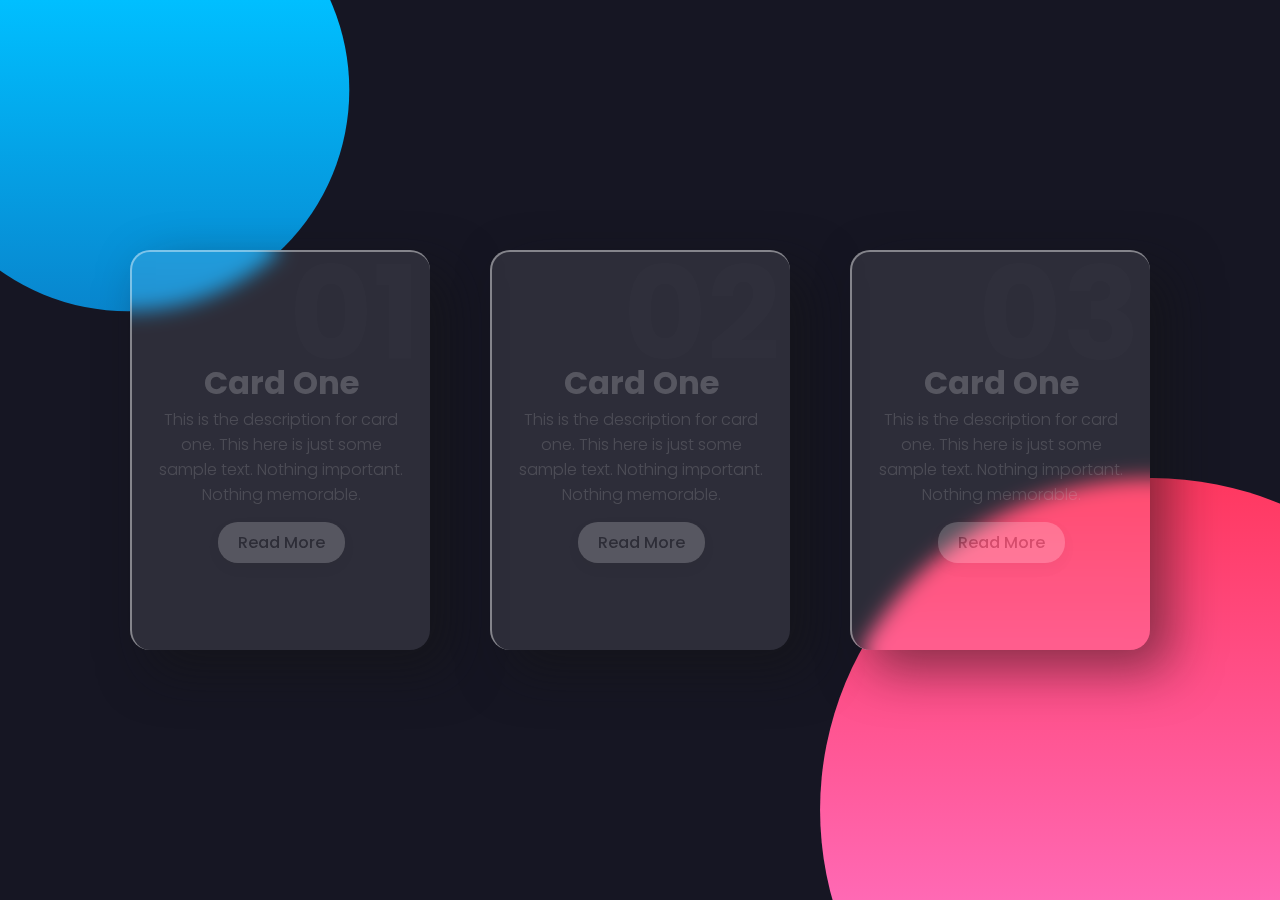
==== index.html @ fc3e0ef3 "Base of website created" ====
<!DOCTYPE html>
<html>

<head>
    <meta charset="utf-8">
    <title>Testing Glassmorphism</title>
    <link rel="stylesheet" href="./css/style.css">
</head>

<body>
    <div class="container">
        <div class="card">
            <div class="content">
                <h2>01</h2>
                <h3>Card One</h3>
                <p>This is the description for card one. This here is just some sample text. Nothing important. Nothing
                    memorable.</p>
                    <a href="#">Read More</a>
            </div>
        </div>
        <div class="card">
            <div class="content">
                <h2>02</h2>
                <h3>Card One</h3>
                <p>This is the description for card one. This here is just some sample text. Nothing important. Nothing
                    memorable.</p>
                    <a href="#">Read More</a>
            </div>
        </div>
        <div class="card">
            <div class="content">
                <h2>03</h2>
                <h3>Card One</h3>
                <p>This is the description for card one. This here is just some sample text. Nothing important. Nothing
                    memorable.</p>
                    <a href="#">Read More</a>
            </div>
        </div>
    </div>
</body>

</html>
---- css/style.css ----
@import url('https://fonts.googleapis.com/css2?family=Poppins:wght@200;300;400;500;600;700;800;900&display=swap');

* {
    margin: 0;
    padding: 0;
    box-sizing: border-box;
    font-family: 'Poppins', sans-serif;
}

body {
    display: flex;
    justify-content: center;
    align-items: center;
    min-height: 100vh;
    background: #161623;
}

body::before {
    content: '';
    position: absolute;
    top: 0;
    bottom: 0;
    width: 100%;
    height: 100%;
    background: linear-gradient(red, hotpink);
    clip-path: circle(30% at 90% 90%);
}

body::after {
    content: '';
    position: absolute;
    top: 0;
    bottom: 0;
    width: 100%;
    height: 100%;
    background: linear-gradient(deepskyblue, midnightblue);
    clip-path: circle(20% at 10% 10%);
}

.container {
    position: relative;
    display: flex;
    justify-content: center;
    align-items: center;
    max-width: 1200px;
    flex-wrap: wrap;
    z-index: 20;
}

.container .card {
    position: relative;
    width: 300px;
    height: 400px;
    margin: 30px;
    box-shadow: 20px 20px 50px rgba(20, 20, 20, 0.5);
    border-radius: 20px;
    background: rgba(255, 255, 255, 0.1);
    overflow: hidden;
    display: flex;
    justify-content: center;
    align-items: center;
    border-top: 2px solid rgba(255, 255, 255, 0.42);
    border-left: 2px solid rgba(255, 255, 255, 0.42);
    backdrop-filter: blur(10px);
}

.container .card .content {
    padding: 20px;
    text-align: center;
    transform: translateY(10px);
    opacity: 0.2;
    transition: 0.5s;
}

.container .card:hover .content {
    padding: 20px;
    text-align: center;
    transform: translateY(0px);
    opacity: 1;
    transition: 0.5s;
}

.container .card .content h2{
    position: absolute;
    top: -120px;
    right: 10px;
    font-size: 8em;
    color: rgba(255, 255, 255, 0.069);
    pointer-events: none;
    z-index: 20;
    transition: 0.5s;
}

.container .card:hover .content h2{
    position: absolute;
    top: -110px;
    right: 10px;
    font-size: 8em;
    color: rgba(255, 255, 255, 0.069);
    pointer-events: none;
    z-index: 20;
    transition: 0.5s;
}

.container .card .content h3{
    font-size: 2em;
    color: white;
    z-index: 30;
    pointer-events: none;
}

.container .card .content p{
    font-size: 1em;
    color: rgba(200, 200, 200, 1);
    z-index: 25;
    font-weight: 300;
    pointer-events: none;
}

.container .card .content a{
    position: relative;
    display: inline-block;
    padding: 8px 20px;
    margin-top: 15px;
    font-size: 1em;
    background: white;
    color: rgba(50, 50, 50, 1);
    z-index: 25;
    font-weight: 500;
    border-radius: 20px;
    text-decoration: none;
    box-shadow: 0 5px 15px rgba(0, 0, 0, 0.2);
}
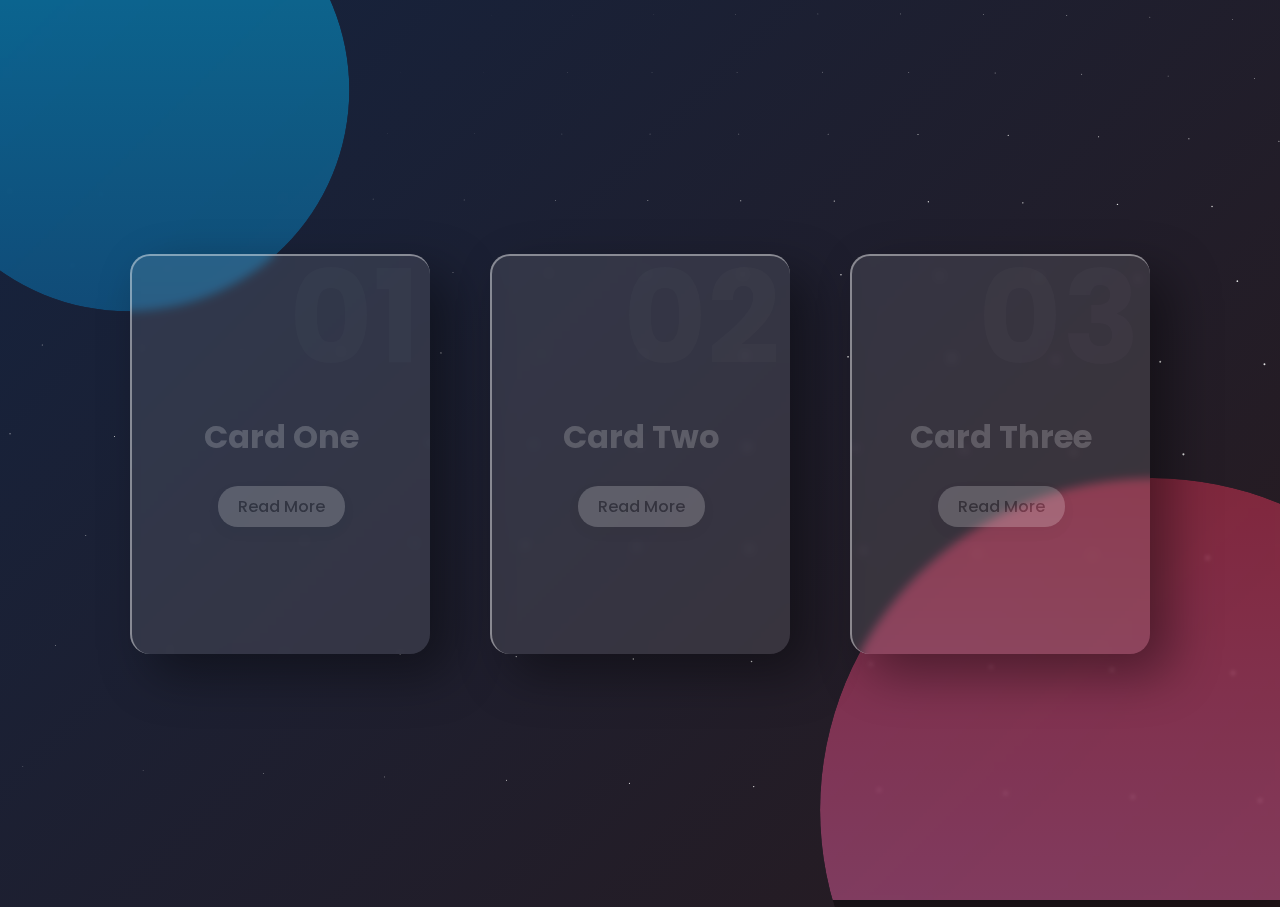
==== commit df35176f: "Style changed" ====
--- a/index.html
+++ b/index.html
@@ -3,11 +3,13 @@
 
 <head>
     <meta charset="utf-8">
+    <meta name="viewport" author="AgilePlaya" content="width=device-width, initial-scale=1, user-scalable=no">
     <title>Testing Glassmorphism</title>
     <link rel="stylesheet" href="./css/style.css">
 </head>
 
 <body>
+    <script type="text/javascript" src="./js/three.js"></script>
     <div class="container">
         <div class="card">
             <div class="content">
@@ -15,28 +17,40 @@
                 <h3>Card One</h3>
                 <p>This is the description for card one. This here is just some sample text. Nothing important. Nothing
                     memorable.</p>
-                    <a href="#">Read More</a>
+                <a href="#">Read More</a>
             </div>
         </div>
         <div class="card">
             <div class="content">
                 <h2>02</h2>
-                <h3>Card One</h3>
+                <h3>Card Two</h3>
                 <p>This is the description for card one. This here is just some sample text. Nothing important. Nothing
                     memorable.</p>
-                    <a href="#">Read More</a>
+                <a href="#">Read More</a>
             </div>
         </div>
         <div class="card">
             <div class="content">
                 <h2>03</h2>
-                <h3>Card One</h3>
+                <h3>Card Three</h3>
                 <p>This is the description for card one. This here is just some sample text. Nothing important. Nothing
                     memorable.</p>
-                    <a href="#">Read More</a>
+                <a href="#">Read More</a>
             </div>
         </div>
     </div>
+    <script type="text/javascript" src="./js/vanilla-tilt.js"></script>
+    <script type="text/javascript">
+        VanillaTilt.init(document.querySelectorAll(".card"), {
+            reverse: false,
+            max: 15,
+            speed: 1000,
+            glare: true,
+            "max-glare": 0.15,
+            easing: "cubic-bezier(.03,.28,.52,.99)",
+            scale: 1.069,
+        });
+    </script>
 </body>
 
 </html>--- a/css/style.css
+++ b/css/style.css
@@ -7,12 +7,31 @@
     font-family: 'Poppins', sans-serif;
 }
 
-body {
+/* body {
     display: flex;
     justify-content: center;
     align-items: center;
     min-height: 100vh;
-    background: #161623;
+    background: #14233f;
+} */
+
+body {
+    background-color: #14233f;
+    filter: progid: DXImageTransform.Microsoft.gradient(gradientType=1, startColorstr='#14233f', endColorstr='#291a1d');
+    background-image: url(//img.alicdn.com/tps/TB1d.u8MXXXXXXuXFXXXXXXXXXX-1900-790.jpg);
+    background-size: 100%;
+    background-image: -webkit-gradient(linear, 0 0, 100% 100%, color-stop(0, #14233f), color-stop(100%, #291a1d));
+    background-image: -webkit-linear-gradient(135deg, #14233f, #291a1d);
+    background-image: -moz-linear-gradient(45deg, #14233f, #291a1d);
+    background-image: -ms-linear-gradient(45deg, #14233f 0, #291a1d 100%);
+    background-image: -o-linear-gradient(45deg, #14233f, #291a1d);
+    background-image: linear-gradient(135deg, #14233f, #291a1d);
+    text-align: center;
+    overflow: hidden;
+    display: flex;
+    justify-content: center;
+    align-items: center;
+    min-height: 100vh;
 }
 
 body::before {
@@ -22,7 +41,9 @@
     bottom: 0;
     width: 100%;
     height: 100%;
-    background: linear-gradient(red, hotpink);
+    background: linear-gradient(rgba(255, 0, 0, 0.42), rgba(255, 105, 180,0.42));
+    box-shadow: 20px 20px 50px rgba(0, 0, 0, 0.5);
+    backdrop-filter: blur(2px);
     clip-path: circle(30% at 90% 90%);
 }
 
@@ -33,18 +54,22 @@
     bottom: 0;
     width: 100%;
     height: 100%;
-    background: linear-gradient(deepskyblue, midnightblue);
+    background: linear-gradient(rgba(0, 191, 255, 0.42), rgba(25, 25, 112, 0.42));
+    backdrop-filter: blur(2px);
     clip-path: circle(20% at 10% 10%);
 }
 
 .container {
-    position: relative;
+    position: absolute;
     display: flex;
     justify-content: center;
     align-items: center;
-    max-width: 1200px;
+    max-width: 100vw;
+    max-height: 100vh;
+    padding: 5%;
     flex-wrap: wrap;
     z-index: 20;
+    overflow: auto;
 }
 
 .container .card {
@@ -52,7 +77,7 @@
     width: 300px;
     height: 400px;
     margin: 30px;
-    box-shadow: 20px 20px 50px rgba(20, 20, 20, 0.5);
+    box-shadow: 20px 20px 50px rgba(0, 0, 0, 0.4);
     border-radius: 20px;
     background: rgba(255, 255, 255, 0.1);
     overflow: hidden;
@@ -61,21 +86,25 @@
     align-items: center;
     border-top: 2px solid rgba(255, 255, 255, 0.42);
     border-left: 2px solid rgba(255, 255, 255, 0.42);
-    backdrop-filter: blur(10px);
+    backdrop-filter: blur(5px);
+
+    transform-style: preserve-3d;
+    transform: perspective(1000px);
+    transition: 0.5s;
 }
 
 .container .card .content {
     padding: 20px;
     text-align: center;
+    transform-style: preserve-3d;
     transform: translateY(10px);
     opacity: 0.2;
     transition: 0.5s;
 }
 
 .container .card:hover .content {
-    padding: 20px;
-    text-align: center;
-    transform: translateY(0px);
+    transform-style: preserve-3d;
+    transform: translateZ(30px);
     opacity: 1;
     transition: 0.5s;
 }
@@ -85,20 +114,16 @@
     top: -120px;
     right: 10px;
     font-size: 8em;
-    color: rgba(255, 255, 255, 0.069);
+    color: rgba(255, 255, 255, 0.1);
     pointer-events: none;
+    transition: 0.5s;
     z-index: 20;
-    transition: 0.5s;
 }
 
 .container .card:hover .content h2{
-    position: absolute;
     top: -110px;
-    right: 10px;
     font-size: 8em;
     color: rgba(255, 255, 255, 0.069);
-    pointer-events: none;
-    z-index: 20;
     transition: 0.5s;
 }
 
@@ -107,14 +132,29 @@
     color: white;
     z-index: 30;
     pointer-events: none;
+    transform: translateY(50px);
+    transition: 0.5s;
+}
+
+.container .card:hover .content h3{
+    z-index: 40;
+    transform: translateY(0px);
+    transition: 0.5s;
 }
 
 .container .card .content p{
     font-size: 1em;
-    color: rgba(200, 200, 200, 1);
+    color: rgba(200, 200, 200, 0);
     z-index: 25;
     font-weight: 300;
     pointer-events: none;
+    transition: 0.5s;
+}
+
+.container .card:hover .content p{
+    color: rgba(200, 200, 200, 1);
+    z-index: 50;
+    transition: 0.5s;
 }
 
 .container .card .content a{
@@ -130,4 +170,23 @@
     border-radius: 20px;
     text-decoration: none;
     box-shadow: 0 5px 15px rgba(0, 0, 0, 0.2);
+    pointer-events: none;
+    transform: translateY(-40px);
+    transition: 0.5s;
 }
+
+.container .card:hover .content a{
+    pointer-events: all;
+    transform: translateY(20px);
+    transition: 0.5s;
+}
+
+.container .card:hover .content a:hover{
+    pointer-events: all;
+    background: rgba(255, 255, 255, 0);
+    border: 1px solid white;
+    color: rgb(140, 200, 255);
+
+    transform: translateY(20px);
+    transition: 0.5s;
+}
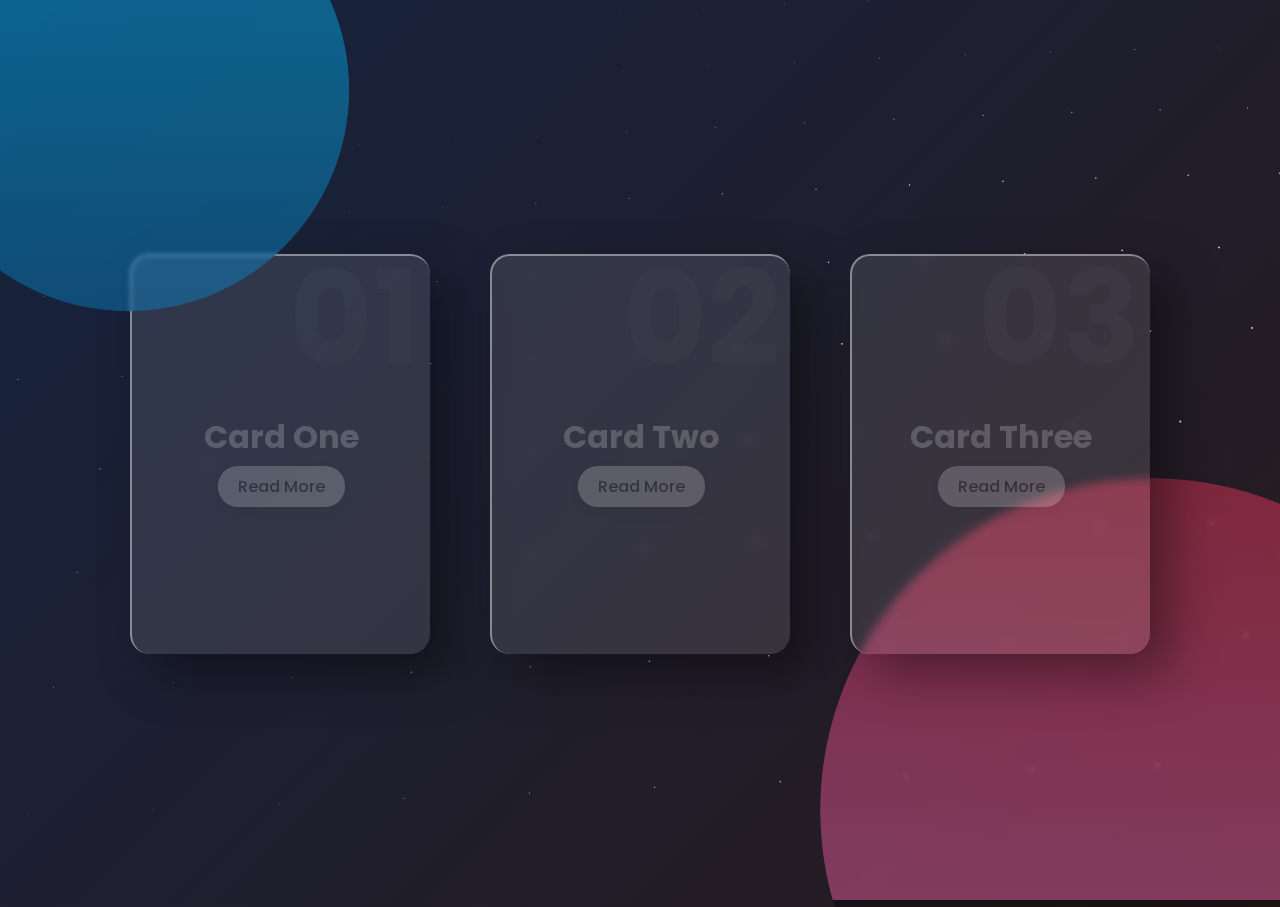
==== commit 8089446c: "Updated style" ====
--- a/index.html
+++ b/index.html
@@ -42,12 +42,10 @@
     <script type="text/javascript" src="./js/vanilla-tilt.js"></script>
     <script type="text/javascript">
         VanillaTilt.init(document.querySelectorAll(".card"), {
-            reverse: false,
             max: 15,
-            speed: 1000,
             glare: true,
             "max-glare": 0.15,
-            easing: "cubic-bezier(.03,.28,.52,.99)",
+            easing: "cubic-bezier(.2,.5,.8,.5)",
             scale: 1.069,
         });
     </script>
--- a/css/style.css
+++ b/css/style.css
@@ -5,6 +5,11 @@
     padding: 0;
     box-sizing: border-box;
     font-family: 'Poppins', sans-serif;
+    user-select: none; /* supported by Chrome and Opera */
+    -webkit-user-select: none; /* Safari */
+    -khtml-user-select: none; /* Konqueror HTML */
+    -moz-user-select: none; /* Firefox */
+    -ms-user-select: none; /* Internet Explorer/Edge */
 }
 
 /* body {
@@ -68,8 +73,11 @@
     max-height: 100vh;
     padding: 5%;
     flex-wrap: wrap;
-    z-index: 20;
+    /* z-index: 20; */
     overflow: auto;
+
+    transform-style: preserve-3d;
+    transform: perspective(1000px);
 }
 
 .container .card {
@@ -96,15 +104,14 @@
 .container .card .content {
     padding: 20px;
     text-align: center;
-    transform-style: preserve-3d;
-    transform: translateY(10px);
+    
+    transform: translate3d(0px, 10px, 50px);
     opacity: 0.2;
     transition: 0.5s;
 }
 
 .container .card:hover .content {
-    transform-style: preserve-3d;
-    transform: translateZ(30px);
+    transform: translate3d(0px, 0px, 50px);
     opacity: 1;
     transition: 0.5s;
 }
@@ -117,7 +124,7 @@
     color: rgba(255, 255, 255, 0.1);
     pointer-events: none;
     transition: 0.5s;
-    z-index: 20;
+    /* z-index: 20; */
 }
 
 .container .card:hover .content h2{
@@ -130,22 +137,24 @@
 .container .card .content h3{
     font-size: 2em;
     color: white;
-    z-index: 30;
-    pointer-events: none;
-    transform: translateY(50px);
+    /* z-index: 30; */
+    pointer-events: none;
+    /* transform: translateY(50px); */
+    transform: translate3d(0px, 50px, 100px);
     transition: 0.5s;
 }
 
 .container .card:hover .content h3{
-    z-index: 40;
-    transform: translateY(0px);
+    /* z-index: 40; */
+    /* transform: translateY(0px); */
+    transform: translate3d(0px, 0px, 100px);
     transition: 0.5s;
 }
 
 .container .card .content p{
     font-size: 1em;
     color: rgba(200, 200, 200, 0);
-    z-index: 25;
+    /* z-index: 25; */
     font-weight: 300;
     pointer-events: none;
     transition: 0.5s;
@@ -165,19 +174,21 @@
     font-size: 1em;
     background: white;
     color: rgba(50, 50, 50, 1);
-    z-index: 25;
+    /* z-index: 25; */
     font-weight: 500;
     border-radius: 20px;
     text-decoration: none;
     box-shadow: 0 5px 15px rgba(0, 0, 0, 0.2);
     pointer-events: none;
-    transform: translateY(-40px);
+    /* transform: translateY(-60px); */
+    transform: translate3d(0px, -60px, 20px);
     transition: 0.5s;
 }
 
 .container .card:hover .content a{
     pointer-events: all;
-    transform: translateY(20px);
+    /* transform: translateY(20px); */
+    transform: translate3d(0px, 10px, 50px);
     transition: 0.5s;
 }
 
@@ -187,6 +198,6 @@
     border: 1px solid white;
     color: rgb(140, 200, 255);
 
-    transform: translateY(20px);
-    transition: 0.5s;
-}
+    /* transform: translateY(0px); */
+    transition: 0.5s;
+}
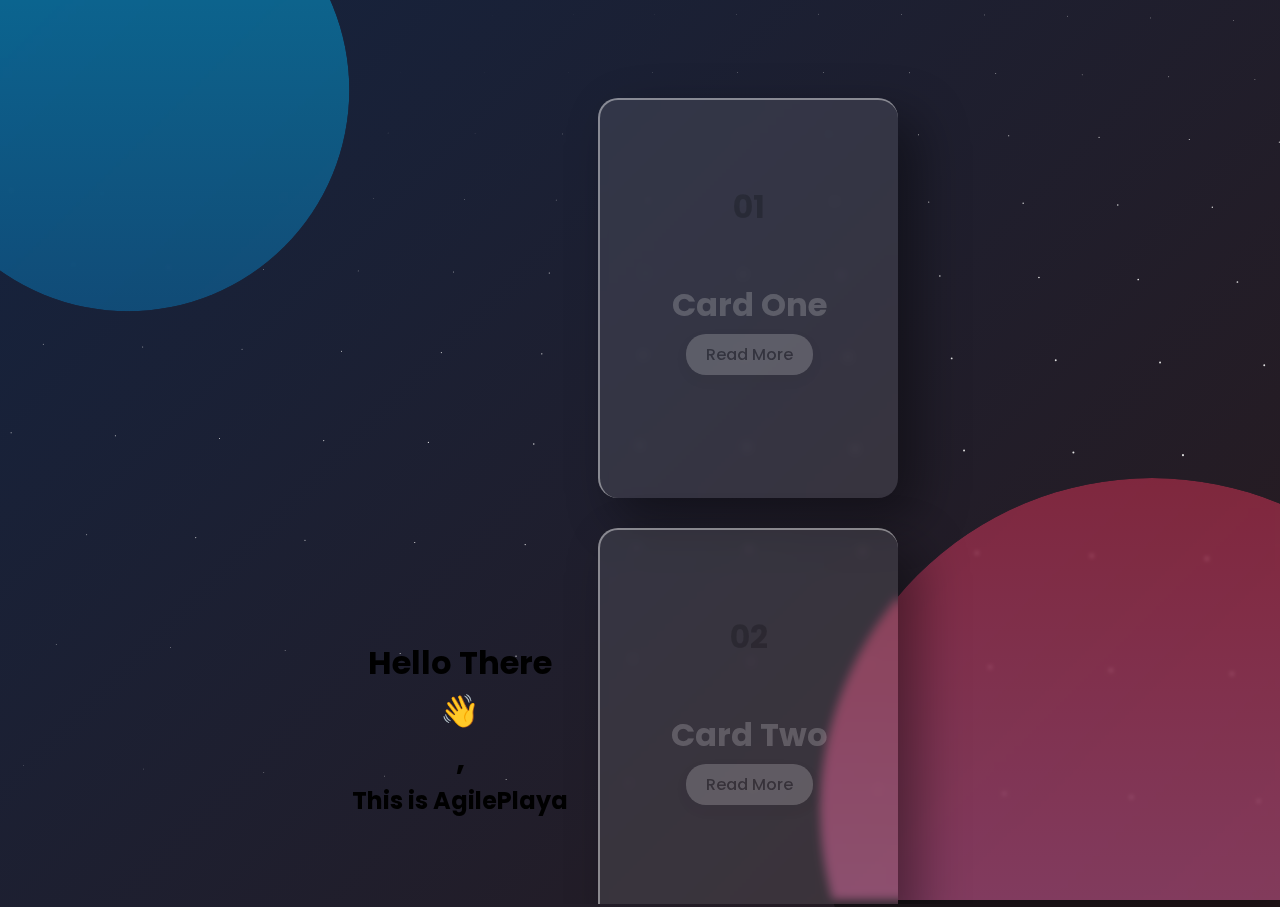
==== commit ee8f966a: "Added hello message" ====
--- a/index.html
+++ b/index.html
@@ -4,38 +4,45 @@
 <head>
     <meta charset="utf-8">
     <meta name="viewport" author="AgilePlaya" content="width=device-width, initial-scale=1, user-scalable=no">
-    <title>Testing Glassmorphism</title>
+    <title>AgilePlaya's Glassmorphism</title>
     <link rel="stylesheet" href="./css/style.css">
 </head>
 
 <body>
     <script type="text/javascript" src="./js/three.js"></script>
     <div class="container">
-        <div class="card">
-            <div class="content">
-                <h2>01</h2>
-                <h3>Card One</h3>
-                <p>This is the description for card one. This here is just some sample text. Nothing important. Nothing
-                    memorable.</p>
-                <a href="#">Read More</a>
+        <div class="page about">
+            <h1 class="text3d" data-tilt data-tilt-max="2.5">Hello There </h1><h1 class="text3d-emoji">👋</h1><h1 class="text3d" data-tilt data-tilt-max="2.5">,</h1>
+            <h2 class="text3d" data-tilt data-tilt-max="2.5">This is AgilePlaya</h2>
+        </div>
+
+        <div class="wrapper">
+            <div class="card">
+                <div class="content">
+                    <h1>01</h1>
+                    <h3>Card One</h3>
+                    <p>This is the description for card one. This here is just some sample text. Nothing important. Nothing
+                        memorable.</p>
+                    <a href="#">Read More</a>
+                </div>
             </div>
-        </div>
-        <div class="card">
-            <div class="content">
-                <h2>02</h2>
-                <h3>Card Two</h3>
-                <p>This is the description for card one. This here is just some sample text. Nothing important. Nothing
-                    memorable.</p>
-                <a href="#">Read More</a>
+            <div class="card">
+                <div class="content">
+                    <h1>02</h1>
+                    <h3>Card Two</h3>
+                    <p>This is the description for card one. This here is just some sample text. Nothing important. Nothing
+                        memorable.</p>
+                    <a href="#">Read More</a>
+                </div>
             </div>
-        </div>
-        <div class="card">
-            <div class="content">
-                <h2>03</h2>
-                <h3>Card Three</h3>
-                <p>This is the description for card one. This here is just some sample text. Nothing important. Nothing
-                    memorable.</p>
-                <a href="#">Read More</a>
+            <div class="card">
+                <div class="content">
+                    <h1>03</h1>
+                    <h3>Card Three</h3>
+                    <p>This is the description for card one. This here is just some sample text. Nothing important. Nothing
+                        memorable.</p>
+                    <a href="#">Read More</a>
+                </div>
             </div>
         </div>
     </div>
@@ -44,7 +51,7 @@
         VanillaTilt.init(document.querySelectorAll(".card"), {
             max: 15,
             glare: true,
-            "max-glare": 0.15,
+            "max-glare": 0.5,
             easing: "cubic-bezier(.2,.5,.8,.5)",
             scale: 1.069,
         });
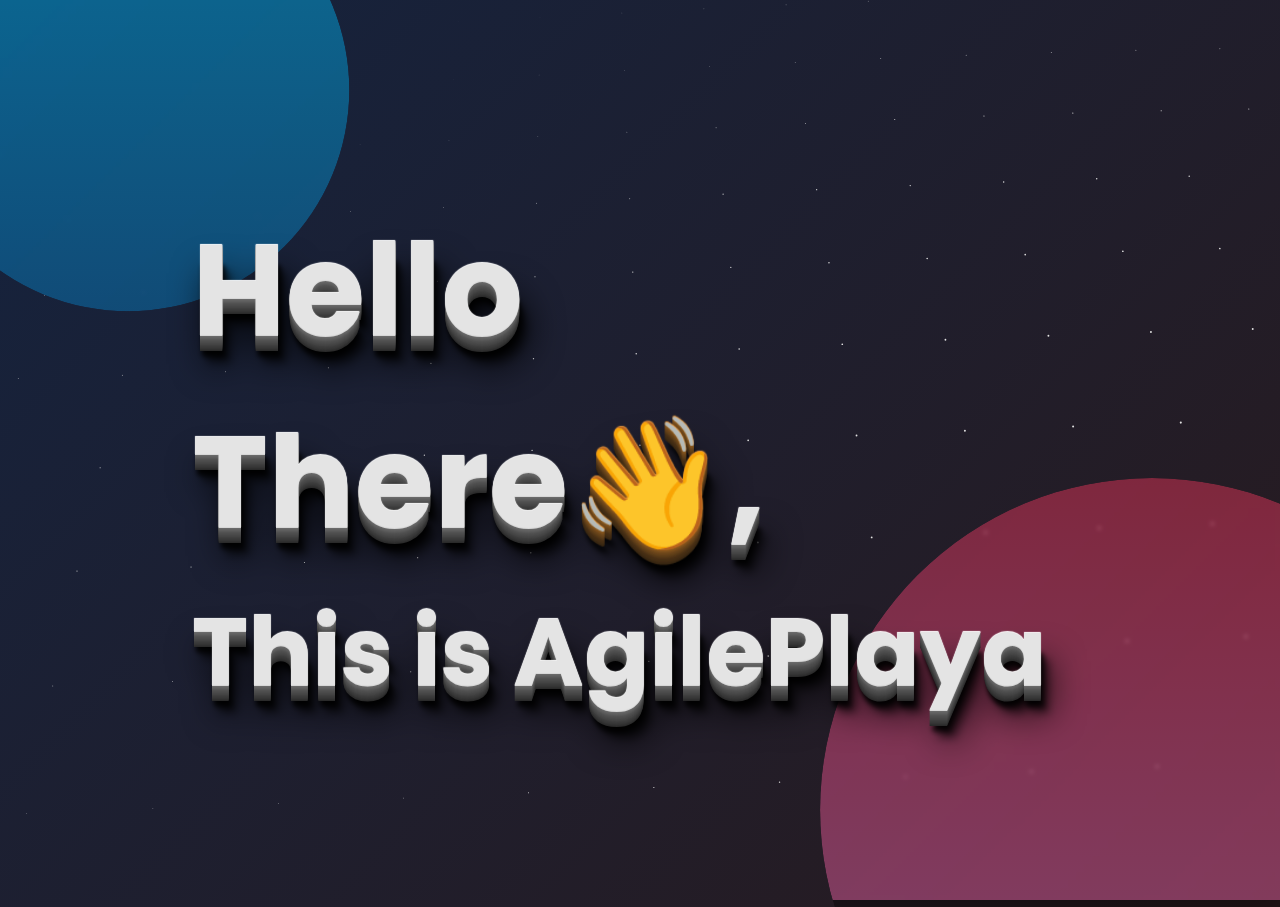
==== commit 39500148: "Added footer, modified colors" ====
--- a/index.html
+++ b/index.html
@@ -12,8 +12,8 @@
     <script type="text/javascript" src="./js/three.js"></script>
     <div class="container">
         <div class="page about">
-            <h1 class="text3d" data-tilt data-tilt-max="2.5">Hello There </h1><h1 class="text3d-emoji">👋</h1><h1 class="text3d" data-tilt data-tilt-max="2.5">,</h1>
-            <h2 class="text3d" data-tilt data-tilt-max="2.5">This is AgilePlaya</h2>
+            <h1 class="text3d">Hello There</h1><h1 class="text3d-emoji">👋</h1><h1 class="text3d">,</h1>
+            <h2 class="text3d">This is AgilePlaya</h2>
         </div>
 
         <div class="wrapper">
@@ -45,6 +45,10 @@
                 </div>
             </div>
         </div>
+
+        <div class="footer">
+            <p>Designed and Developed by <a href="https://github.com/AgilePlaya" target="#">AgilePlaya</a></p>
+        </div>
     </div>
     <script type="text/javascript" src="./js/vanilla-tilt.js"></script>
     <script type="text/javascript">
--- a/css/style.css
+++ b/css/style.css
@@ -10,6 +10,40 @@
     -khtml-user-select: none; /* Konqueror HTML */
     -moz-user-select: none; /* Firefox */
     -ms-user-select: none; /* Internet Explorer/Edge */
+}
+
+/*****************************************************************************************************************
+***********************************                Scrollbar Effect            ***********************************
+*****************************************************************************************************************/
+
+::-webkit-scrollbar {
+    width: 15px;
+    padding: 5%;
+}
+
+/* Track */
+::-webkit-scrollbar-track {
+    box-shadow: inset 0 0 15px rgb(40, 40, 40, 0.5);
+    -webkit-box-shadow: inset 0 0 15px rgba(40, 40, 40, 0.5); 
+    -webkit-border-radius: 20px;
+    border-radius: 20px;
+    padding-bottom: 5%;
+}
+
+/* Handle */
+::-webkit-scrollbar-thumb {
+    -webkit-border-radius: 20px;
+    -webkit-backdrop-filter: blur(5px);
+    backdrop-filter: blur(5px);
+    border-radius: 20px;
+    background: rgba(80, 80, 80, 0.8);
+    box-shadow: inset 0 0 15px rgb(40, 40, 40, 0.5);
+    -webkit-box-shadow: inset 0 0 15px rgb(40, 40, 40, 0.5);
+}
+::-webkit-scrollbar-thumb:window-inactive {
+    background: rgba(40, 40, 40, 0.5);
+    backdrop-filter: blur(5px);
+    -webkit-backdrop-filter: blur(5px);
 }
 
 /* body {
@@ -49,7 +83,9 @@
     background: linear-gradient(rgba(255, 0, 0, 0.42), rgba(255, 105, 180,0.42));
     box-shadow: 20px 20px 50px rgba(0, 0, 0, 0.5);
     backdrop-filter: blur(2px);
+    -webkit-backdrop-filter: blur(2px);
     clip-path: circle(30% at 90% 90%);
+    z-index: 1;
 }
 
 body::after {
@@ -61,7 +97,9 @@
     height: 100%;
     background: linear-gradient(rgba(0, 191, 255, 0.42), rgba(25, 25, 112, 0.42));
     backdrop-filter: blur(2px);
+    -webkit-backdrop-filter: blur(2px);
     clip-path: circle(20% at 10% 10%);
+    z-index: 1;
 }
 
 .container {
@@ -71,13 +109,93 @@
     align-items: center;
     max-width: 100vw;
     max-height: 100vh;
-    padding: 5%;
     flex-wrap: wrap;
     /* z-index: 20; */
     overflow: auto;
-
+    -webkit-overflow-scrolling: auto;
+    z-index: 10;
     transform-style: preserve-3d;
     transform: perspective(1000px);
+}
+
+.container .page {
+    height: 100vh;
+    width: 100vw;
+    text-align: left;
+    padding: 15%;
+}
+
+.text3d {
+    color: rgba(225, 225, 225, 0.9);
+    text-shadow: 
+        0px -1px 1px #ffffff,
+        0px 1px 0 #696969,
+        0px 2px 0 #636363,
+        0px 3px 0 #5e5e5e,
+        0px 4px 0 #585858,
+        0px 5px 0 #525252,
+        0px 6px 0 #4e4e4e,
+        0px 7px 0 #4b4b4b,
+        0px 8px 0 #474747,
+        0px 9px 0 #444444,
+        0px 10px 0 #3f3f3f, 
+        0px 11px 0 #3b3b3b, 
+        0px 12px 0 #383838, 
+        0px 13px 0 #343434, 
+        0px 14px 0 #2f2f2f,
+        0px 15px 0 #2a2a2a,
+        2px 20px 5px rgba(0, 0, 0, 0.9),
+        5px 23px 5px rgba(0, 0, 0, 0.3),
+        8px 27px 8px rgba(0, 0, 0, 0.5),
+        8px 28px 35px rgba(0, 0, 0, 0.9);
+}
+
+.text3d-emoji {
+    color: rgba(225, 225, 225, 0.9);
+    text-shadow: 
+        0px -1px 1px #f09c3d,
+        0px 1px 0 #8a581e,
+        0px 2px 0 #80511c,
+        0px 3px 0 #754b1b,
+        0px 4px 0 #6d461a,
+        0px 5px 0 #664219,
+        0px 6px 0 #613f18,
+        0px 7px 0 #5a3b17,
+        0px 8px 0 #533716,
+        0px 9px 0 #4d3215,
+        0px 10px 0 #472e14, 
+        0px 11px 0 #442d13, 
+        0px 12px 0 #422c13, 
+        0px 13px 0 #3d2912, 
+        0px 14px 0 #382611,
+        0px 15px 0 #332310,
+        2px 20px 5px rgba(0, 0, 0, 0.9),
+        5px 23px 5px rgba(0, 0, 0, 0.3),
+        8px 27px 8px rgba(0, 0, 0, 0.5),
+        8px 28px 35px rgba(0, 0, 0, 0.9);
+}
+
+.container .page h1 {
+    width: fit-content;
+    color: rgba(225, 225, 225, 0.9);
+    font-size: 8em;
+    font-weight: 690;
+    display: inline;
+}
+
+.container .page h2 {
+    width: fit-content;
+    color: rgba(225, 225, 225, 0.9);
+    font-size: 6em;
+    font-weight: 690;
+}
+
+.container .wrapper {
+    position: relative;
+    display: flex;
+    max-width: 100vw;
+    max-height: 100vh;
+    padding: 10%;
 }
 
 .container .card {
@@ -95,7 +213,7 @@
     border-top: 2px solid rgba(255, 255, 255, 0.42);
     border-left: 2px solid rgba(255, 255, 255, 0.42);
     backdrop-filter: blur(5px);
-
+    -webkit-backdrop-filter: blur(5px);
     transform-style: preserve-3d;
     transform: perspective(1000px);
     transition: 0.5s;
@@ -116,7 +234,7 @@
     transition: 0.5s;
 }
 
-.container .card .content h2{
+.container .card .content h1{
     position: absolute;
     top: -120px;
     right: 10px;
@@ -127,10 +245,10 @@
     /* z-index: 20; */
 }
 
-.container .card:hover .content h2{
+.container .card:hover .content h1{
     top: -110px;
     font-size: 8em;
-    color: rgba(255, 255, 255, 0.069);
+    color: rgba(255, 255, 255, 0.169);
     transition: 0.5s;
 }
 
@@ -175,7 +293,7 @@
     background: white;
     color: rgba(50, 50, 50, 1);
     /* z-index: 25; */
-    font-weight: 500;
+    font-weight: 420;
     border-radius: 20px;
     text-decoration: none;
     box-shadow: 0 5px 15px rgba(0, 0, 0, 0.2);
@@ -201,3 +319,46 @@
     /* transform: translateY(0px); */
     transition: 0.5s;
 }
+
+.container {
+    position: absolute;
+    display: flex;
+    justify-content: center;
+    align-items: center;
+    max-width: 100vw;
+    max-width: 100vw;
+    flex-wrap: wrap;
+    /* z-index: 20; */
+    overflow: auto;
+    -webkit-overflow-scrolling: auto;
+    z-index: 10;
+    transform-style: preserve-3d;
+    transform: perspective(1000px);
+}
+
+.footer {
+    position: relative;
+    width: 100vw;
+    height: auto;
+    justify-content: center;
+    align-items: center;
+    padding: 1%;
+}
+
+.footer p{
+    color: white;
+}
+
+.footer p a{
+    color: white;
+    text-decoration: underline dotted white;
+    text-underline-offset: 5px;
+    transition: 0.5s;
+}
+
+.footer p a:hover{
+    color: rgb(140, 200, 255);
+    text-decoration: underline dotted rgb(140, 200, 255);
+    text-underline-offset: 5px;
+    transition: 0.5s;
+}
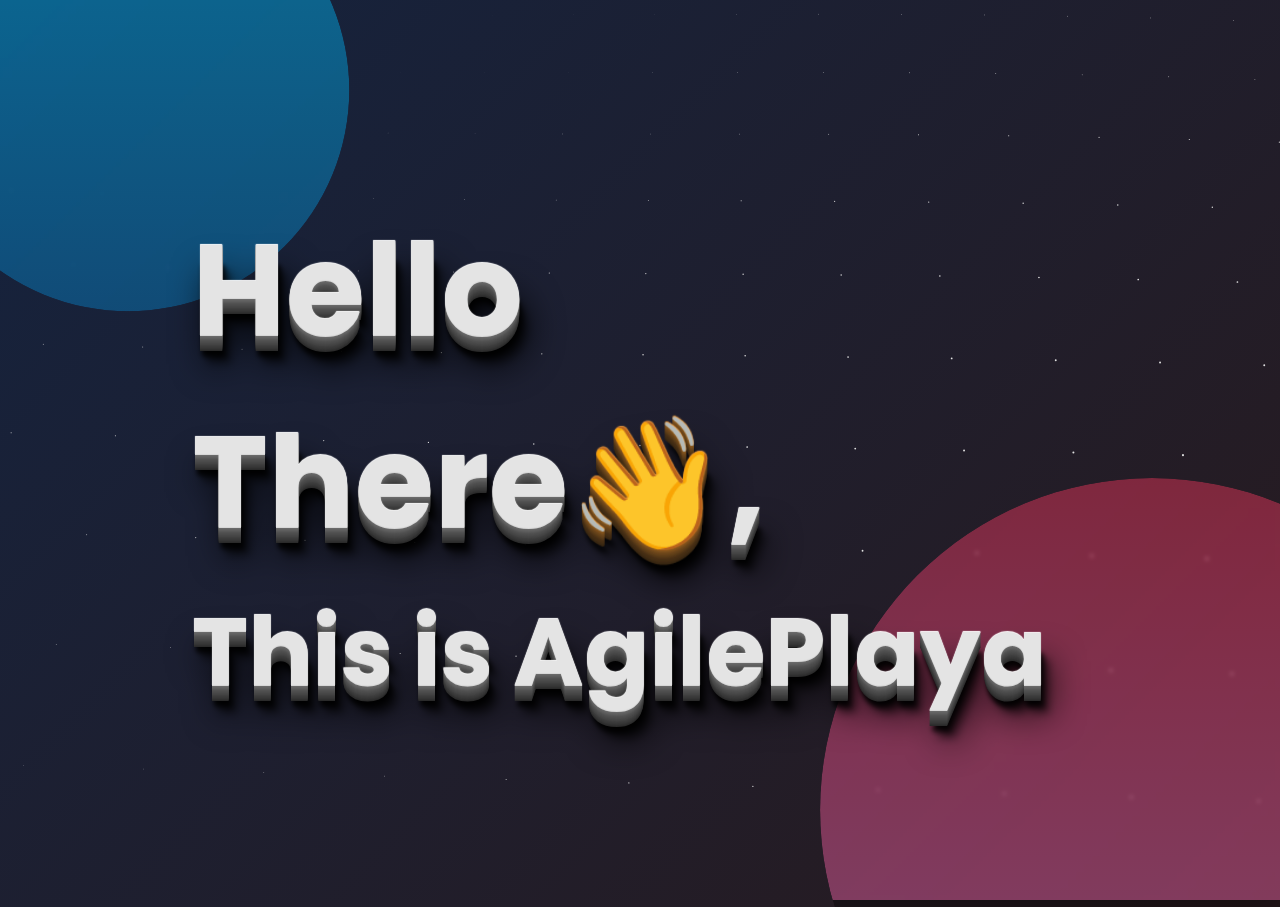
==== commit e52737e3: "Update index.html" ====
--- a/index.html
+++ b/index.html
@@ -9,9 +9,38 @@
 </head>
 
 <body>
+    <!-- <script>
+        var mouse = false;
+        function mouseStatus(n) {
+            mouse = n;
+        }
+        function changeColor() {
+            if (mouse) {
+                document.getElementById("cursor").style.webkitTransform = "scale(4)";
+                document.getElementById("cursor").style.Transform = "scale(4)";
+            }
+        }
+        // window.onload = initDivMouseOver;
+        // function initDivMouseOver()   {
+        //     var div = document.getElementById("about");
+        //     div.mouseIsOver = false;
+        //     div.onmouseover = function()   {
+        //         this.mouseIsOver = true;
+        //     };
+        //     div.onmouseout = function()   {
+        //         this.mouseIsOver = false;
+        //     }
+        //     div.onclick = function()   {
+        //         if (this.mouseIsOver)   {
+        //             document.getElementById("cursor").style.webkitTransform = "scale(4)";
+        //             document.getElementById("cursor").style.Transform = "scale(4)";
+        //         }
+        //     }
+        // }
+    </script> -->
     <script type="text/javascript" src="./js/three.js"></script>
     <div class="container">
-        <div class="page about">
+        <div class="page about" id="about">
             <h1 class="text3d">Hello There</h1><h1 class="text3d-emoji">👋</h1><h1 class="text3d">,</h1>
             <h2 class="text3d">This is AgilePlaya</h2>
         </div>
@@ -60,6 +89,22 @@
             scale: 1.069,
         });
     </script>
+    <!-- <div class="cursor" id="cursor"></div> -->
+    <!-- <script>
+        const cursor = document.querySelector('.cursor');
+        document.addEventListener('mousemove', (e) => {
+            cursor.style.left = e.pageX + 'px';
+            cursor.style.top = e.pageY + 'px';
+        })
+        document.addEventListener('mouseclick', (e) => {
+            cursor.style.left = e.pageX + 'px';
+            cursor.style.top = e.pageY + 'px';
+        })
+        document.addEventListener('mousedrag', (e) => {
+            cursor.style.left = e.pageX + 'px';
+            cursor.style.top = e.pageY + 'px';
+        })
+    </script> -->
 </body>
 
 </html>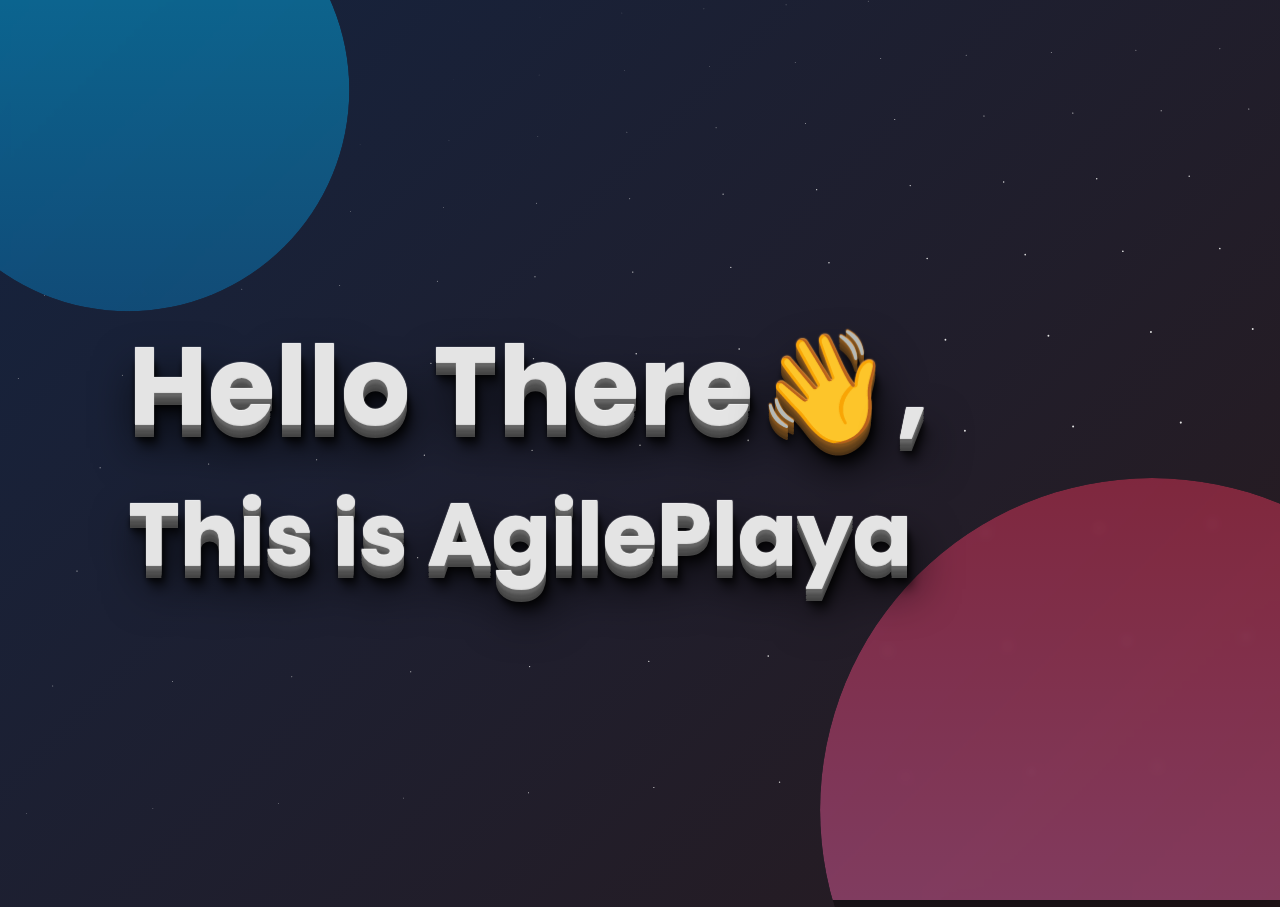
==== commit 6c4269ea: "Fixing minor bugs" ====
--- a/index.html
+++ b/index.html
@@ -4,8 +4,15 @@
 <head>
     <meta charset="utf-8">
     <meta name="viewport" author="AgilePlaya" content="width=device-width, initial-scale=1, user-scalable=no">
-    <title>AgilePlaya's Glassmorphism</title>
+    <title>AgilePlaya Glassmorphism</title>
     <link rel="stylesheet" href="./css/style.css">
+    <script type="text/javascript">
+        // <!--
+        if (screen.width <= 699) {
+            document.location = "./index-mobile.html";
+        }
+        //-->
+    </script>
 </head>
 
 <body>
@@ -40,9 +47,13 @@
     </script> -->
     <script type="text/javascript" src="./js/three.js"></script>
     <div class="container">
-        <div class="page about" id="about">
-            <h1 class="text3d">Hello There</h1><h1 class="text3d-emoji">👋</h1><h1 class="text3d">,</h1>
-            <h2 class="text3d">This is AgilePlaya</h2>
+        <div class="page">
+            <div class="about">
+                <h1 class="text3d">Hello There</h1>
+                <h1 class="text3d-emoji">👋</h1>
+                <h1 class="text3d">,</h1>
+                <h2 class="text3d">This is AgilePlaya</h2>
+            </div>
         </div>
 
         <div class="wrapper">
@@ -50,7 +61,8 @@
                 <div class="content">
                     <h1>01</h1>
                     <h3>Card One</h3>
-                    <p>This is the description for card one. This here is just some sample text. Nothing important. Nothing
+                    <p>This is the description for card one. This here is just some sample text. Nothing important.
+                        Nothing
                         memorable.</p>
                     <a href="#">Read More</a>
                 </div>
@@ -59,7 +71,8 @@
                 <div class="content">
                     <h1>02</h1>
                     <h3>Card Two</h3>
-                    <p>This is the description for card one. This here is just some sample text. Nothing important. Nothing
+                    <p>This is the description for card two. This here is just some sample text. Nothing important.
+                        Nothing
                         memorable.</p>
                     <a href="#">Read More</a>
                 </div>
@@ -68,7 +81,8 @@
                 <div class="content">
                     <h1>03</h1>
                     <h3>Card Three</h3>
-                    <p>This is the description for card one. This here is just some sample text. Nothing important. Nothing
+                    <p>This is the description for card three. This here is just some sample text. Nothing important.
+                        Nothing
                         memorable.</p>
                     <a href="#">Read More</a>
                 </div>
@@ -84,7 +98,7 @@
         VanillaTilt.init(document.querySelectorAll(".card"), {
             max: 15,
             glare: true,
-            "max-glare": 0.5,
+            "max-glare": 0.25,
             easing: "cubic-bezier(.2,.5,.8,.5)",
             scale: 1.069,
         });
--- a/css/style.css
+++ b/css/style.css
@@ -13,37 +13,101 @@
 }
 
 /*****************************************************************************************************************
-***********************************                Scrollbar Effect            ***********************************
+***********************************                Custom Scrollbar            ***********************************
 *****************************************************************************************************************/
 
 ::-webkit-scrollbar {
-    width: 15px;
+    width: 20px;
     padding: 5%;
+    padding-bottom: 20%;
+    z-index: 100;
 }
 
 /* Track */
 ::-webkit-scrollbar-track {
-    box-shadow: inset 0 0 15px rgb(40, 40, 40, 0.5);
-    -webkit-box-shadow: inset 0 0 15px rgba(40, 40, 40, 0.5); 
     -webkit-border-radius: 20px;
     border-radius: 20px;
-    padding-bottom: 5%;
+    padding: 5%;
+    padding-bottom: 8%;
+    background: transparent;
+    z-index: 100;
 }
 
 /* Handle */
 ::-webkit-scrollbar-thumb {
+    border-radius: 20px;
     -webkit-border-radius: 20px;
-    -webkit-backdrop-filter: blur(5px);
-    backdrop-filter: blur(5px);
-    border-radius: 20px;
-    background: rgba(80, 80, 80, 0.8);
-    box-shadow: inset 0 0 15px rgb(40, 40, 40, 0.5);
-    -webkit-box-shadow: inset 0 0 15px rgb(40, 40, 40, 0.5);
-}
+    border: 4px solid transparent;
+    background: rgb(0, 0, 0, 0.69);
+    background-clip: padding-box;
+    -webkit-box-shadow: inset 0 0 20px rgb(60, 60, 60, 0.5);
+    box-shadow: inset 0 0 20px rgb(60, 60, 60, 0.5);
+    padding: 5%;
+    padding-bottom: 20%;
+    z-index: 120;
+}
+
 ::-webkit-scrollbar-thumb:window-inactive {
-    background: rgba(40, 40, 40, 0.5);
-    backdrop-filter: blur(5px);
-    -webkit-backdrop-filter: blur(5px);
+    background: rgb(0, 0, 0, 0.69);
+    border: 4px solid transparent;
+    background-clip: padding-box;
+    padding: 5%;
+    padding-bottom: 20%;
+    z-index: 120;
+}
+
+/*****************************************************************************************************************
+************************************                3D Text Effect            ************************************
+*****************************************************************************************************************/
+
+.text3d {
+    color: rgba(225, 225, 225, 0.9);
+    text-shadow: 
+        0px -1px 1px #ffffff,
+        0px 0.1vw 0 #696969,
+        0px 0.2vw 0 #636363,
+        0px 0.3vw 0 #5e5e5e,
+        0px 0.4vw 0 #585858,
+        0px 0.5vw 0 #525252,
+        0px 0.6vw 0 #4e4e4e,
+        0px 0.7vw 0 #4b4b4b,
+        0px 0.8vw 0 #474747,
+        0px 0.9vw 0 #444444,
+        0px 0.10vw 0 #3f3f3f, 
+        0px 0.11vw 0 #3b3b3b, 
+        0px 0.12vw 0 #383838, 
+        0px 0.13vw 0 #343434, 
+        0px 0.14vw 0 #2f2f2f,
+        0px 0.15vw 0 #2a2a2a,
+        0.1vw 1vw 0.5vw rgba(0, 0, 0, 0.9),
+        0.2vw 1.3vw 0.5vw rgba(0, 0, 0, 0.3),
+        0.4vw 1.7vw 0.8vw rgba(0, 0, 0, 0.5),
+        0.4vw 1.8vw 3.5vw rgba(0, 0, 0, 0.9);
+}
+
+.text3d-emoji {
+    color: rgba(225, 225, 225, 0.9);
+    text-shadow: 
+        0px -0.1vw 0.1vw #f09c3d,
+        0px 0.1vw 0 #8a581e,
+        0px 0.2vw 0 #80511c,
+        0px 0.3vw 0 #754b1b,
+        0px 0.4vw 0 #6d461a,
+        0px 0.5vw 0 #664219,
+        0px 0.6vw 0 #613f18,
+        0px 0.7vw 0 #5a3b17,
+        0px 0.8vw 0 #533716,
+        0px 0.9vw 0 #4d3215,
+        0px 0.10vw 0 #472e14, 
+        0px 0.11vw 0 #442d13, 
+        0px 0.12vw 0 #422c13, 
+        0px 0.13vw 0 #3d2912, 
+        0px 0.14vw 0 #382611,
+        0px 0.15vw 0 #332310,
+        0.1vw 1vw 0.5vw rgba(0, 0, 0, 0.9),
+        0.2vw 1.3vw 0.5vw rgba(0, 0, 0, 0.3),
+        0.4vw 1.7vw 0.8vw rgba(0, 0, 0, 0.5),
+        0.4vw 1.8vw 3.5vw rgba(0, 0, 0, 0.9);
 }
 
 /* body {
@@ -71,6 +135,7 @@
     justify-content: center;
     align-items: center;
     min-height: 100vh;
+    height: max-content;
 }
 
 body::before {
@@ -82,8 +147,8 @@
     height: 100%;
     background: linear-gradient(rgba(255, 0, 0, 0.42), rgba(255, 105, 180,0.42));
     box-shadow: 20px 20px 50px rgba(0, 0, 0, 0.5);
-    backdrop-filter: blur(2px);
-    -webkit-backdrop-filter: blur(2px);
+    backdrop-filter: blur(5px);
+    -webkit-backdrop-filter: blur(5px);
     clip-path: circle(30% at 90% 90%);
     z-index: 1;
 }
@@ -96,8 +161,8 @@
     width: 100%;
     height: 100%;
     background: linear-gradient(rgba(0, 191, 255, 0.42), rgba(25, 25, 112, 0.42));
-    backdrop-filter: blur(2px);
-    -webkit-backdrop-filter: blur(2px);
+    backdrop-filter: blur(5px);
+    -webkit-backdrop-filter: blur(5px);
     clip-path: circle(20% at 10% 10%);
     z-index: 1;
 }
@@ -107,98 +172,62 @@
     display: flex;
     justify-content: center;
     align-items: center;
-    max-width: 100vw;
-    max-height: 100vh;
+    margin: 0%;
+    padding: 0%;
+    width: 100vw;
+    height: 100vh;
     flex-wrap: wrap;
-    /* z-index: 20; */
+    -webkit-overflow-scrolling: auto;
     overflow: auto;
-    -webkit-overflow-scrolling: auto;
     z-index: 10;
-    transform-style: preserve-3d;
-    transform: perspective(1000px);
 }
 
 .container .page {
     height: 100vh;
     width: 100vw;
+    align-content: center;
+}
+
+.page .about {
+    position: relative;
     text-align: left;
-    padding: 15%;
-}
-
-.text3d {
-    color: rgba(225, 225, 225, 0.9);
-    text-shadow: 
-        0px -1px 1px #ffffff,
-        0px 1px 0 #696969,
-        0px 2px 0 #636363,
-        0px 3px 0 #5e5e5e,
-        0px 4px 0 #585858,
-        0px 5px 0 #525252,
-        0px 6px 0 #4e4e4e,
-        0px 7px 0 #4b4b4b,
-        0px 8px 0 #474747,
-        0px 9px 0 #444444,
-        0px 10px 0 #3f3f3f, 
-        0px 11px 0 #3b3b3b, 
-        0px 12px 0 #383838, 
-        0px 13px 0 #343434, 
-        0px 14px 0 #2f2f2f,
-        0px 15px 0 #2a2a2a,
-        2px 20px 5px rgba(0, 0, 0, 0.9),
-        5px 23px 5px rgba(0, 0, 0, 0.3),
-        8px 27px 8px rgba(0, 0, 0, 0.5),
-        8px 28px 35px rgba(0, 0, 0, 0.9);
-}
-
-.text3d-emoji {
-    color: rgba(225, 225, 225, 0.9);
-    text-shadow: 
-        0px -1px 1px #f09c3d,
-        0px 1px 0 #8a581e,
-        0px 2px 0 #80511c,
-        0px 3px 0 #754b1b,
-        0px 4px 0 #6d461a,
-        0px 5px 0 #664219,
-        0px 6px 0 #613f18,
-        0px 7px 0 #5a3b17,
-        0px 8px 0 #533716,
-        0px 9px 0 #4d3215,
-        0px 10px 0 #472e14, 
-        0px 11px 0 #442d13, 
-        0px 12px 0 #422c13, 
-        0px 13px 0 #3d2912, 
-        0px 14px 0 #382611,
-        0px 15px 0 #332310,
-        2px 20px 5px rgba(0, 0, 0, 0.9),
-        5px 23px 5px rgba(0, 0, 0, 0.3),
-        8px 27px 8px rgba(0, 0, 0, 0.5),
-        8px 28px 35px rgba(0, 0, 0, 0.9);
-}
-
-.container .page h1 {
+    padding: 10vw;
+    padding-top: 30vh;
+    padding-bottom: 30vh;
+    height: fit-content;
+    align-self: center;
+    vertical-align: middle;
+}
+
+.page .about h1 {
     width: fit-content;
     color: rgba(225, 225, 225, 0.9);
-    font-size: 8em;
+    font-size: 8.5vw;
     font-weight: 690;
     display: inline;
 }
 
-.container .page h2 {
+.page .about h2 {
     width: fit-content;
     color: rgba(225, 225, 225, 0.9);
-    font-size: 6em;
+    font-size: 6.9vw;
     font-weight: 690;
 }
 
-.container .wrapper {
-    position: relative;
-    display: flex;
-    max-width: 100vw;
-    max-height: 100vh;
-    padding: 10%;
-}
-
-.container .card {
+.wrapper {
+    position: relative;
+    display: flex;
+    justify-content: center;
+    align-items: center;
+    width: 100vw;
+    height: max-content;
+    min-height: 100vh;
+    flex-wrap: wrap;
+    padding: 5vw;
+    z-index: 20;
+}
+
+.wrapper .card {
     position: relative;
     width: 300px;
     height: 400px;
@@ -212,14 +241,14 @@
     align-items: center;
     border-top: 2px solid rgba(255, 255, 255, 0.42);
     border-left: 2px solid rgba(255, 255, 255, 0.42);
-    backdrop-filter: blur(5px);
-    -webkit-backdrop-filter: blur(5px);
+    backdrop-filter: blur(10px);
+    -webkit-backdrop-filter: blur(10px);
     transform-style: preserve-3d;
     transform: perspective(1000px);
     transition: 0.5s;
 }
 
-.container .card .content {
+.wrapper .card .content {
     padding: 20px;
     text-align: center;
     
@@ -228,13 +257,13 @@
     transition: 0.5s;
 }
 
-.container .card:hover .content {
+.wrapper .card:hover .content {
     transform: translate3d(0px, 0px, 50px);
     opacity: 1;
     transition: 0.5s;
 }
 
-.container .card .content h1{
+.wrapper .card .content h1{
     position: absolute;
     top: -120px;
     right: 10px;
@@ -245,14 +274,14 @@
     /* z-index: 20; */
 }
 
-.container .card:hover .content h1{
+.wrapper .card:hover .content h1{
     top: -110px;
     font-size: 8em;
     color: rgba(255, 255, 255, 0.169);
     transition: 0.5s;
 }
 
-.container .card .content h3{
+.wrapper .card .content h3{
     font-size: 2em;
     color: white;
     /* z-index: 30; */
@@ -262,14 +291,14 @@
     transition: 0.5s;
 }
 
-.container .card:hover .content h3{
+.wrapper .card:hover .content h3{
     /* z-index: 40; */
     /* transform: translateY(0px); */
     transform: translate3d(0px, 0px, 100px);
     transition: 0.5s;
 }
 
-.container .card .content p{
+.wrapper .card .content p{
     font-size: 1em;
     color: rgba(200, 200, 200, 0);
     /* z-index: 25; */
@@ -278,13 +307,13 @@
     transition: 0.5s;
 }
 
-.container .card:hover .content p{
+.wrapper .card:hover .content p{
     color: rgba(200, 200, 200, 1);
     z-index: 50;
     transition: 0.5s;
 }
 
-.container .card .content a{
+.wrapper .card .content a{
     position: relative;
     display: inline-block;
     padding: 8px 20px;
@@ -303,14 +332,14 @@
     transition: 0.5s;
 }
 
-.container .card:hover .content a{
+.wrapper .card:hover .content a{
     pointer-events: all;
     /* transform: translateY(20px); */
     transform: translate3d(0px, 10px, 50px);
     transition: 0.5s;
 }
 
-.container .card:hover .content a:hover{
+.wrapper .card:hover .content a:hover{
     pointer-events: all;
     background: rgba(255, 255, 255, 0);
     border: 1px solid white;
@@ -320,28 +349,13 @@
     transition: 0.5s;
 }
 
-.container {
-    position: absolute;
-    display: flex;
-    justify-content: center;
-    align-items: center;
-    max-width: 100vw;
-    max-width: 100vw;
-    flex-wrap: wrap;
-    /* z-index: 20; */
-    overflow: auto;
-    -webkit-overflow-scrolling: auto;
-    z-index: 10;
-    transform-style: preserve-3d;
-    transform: perspective(1000px);
-}
-
 .footer {
     position: relative;
     width: 100vw;
     height: auto;
     justify-content: center;
     align-items: center;
+    bottom: 0%;
     padding: 1%;
 }
 
